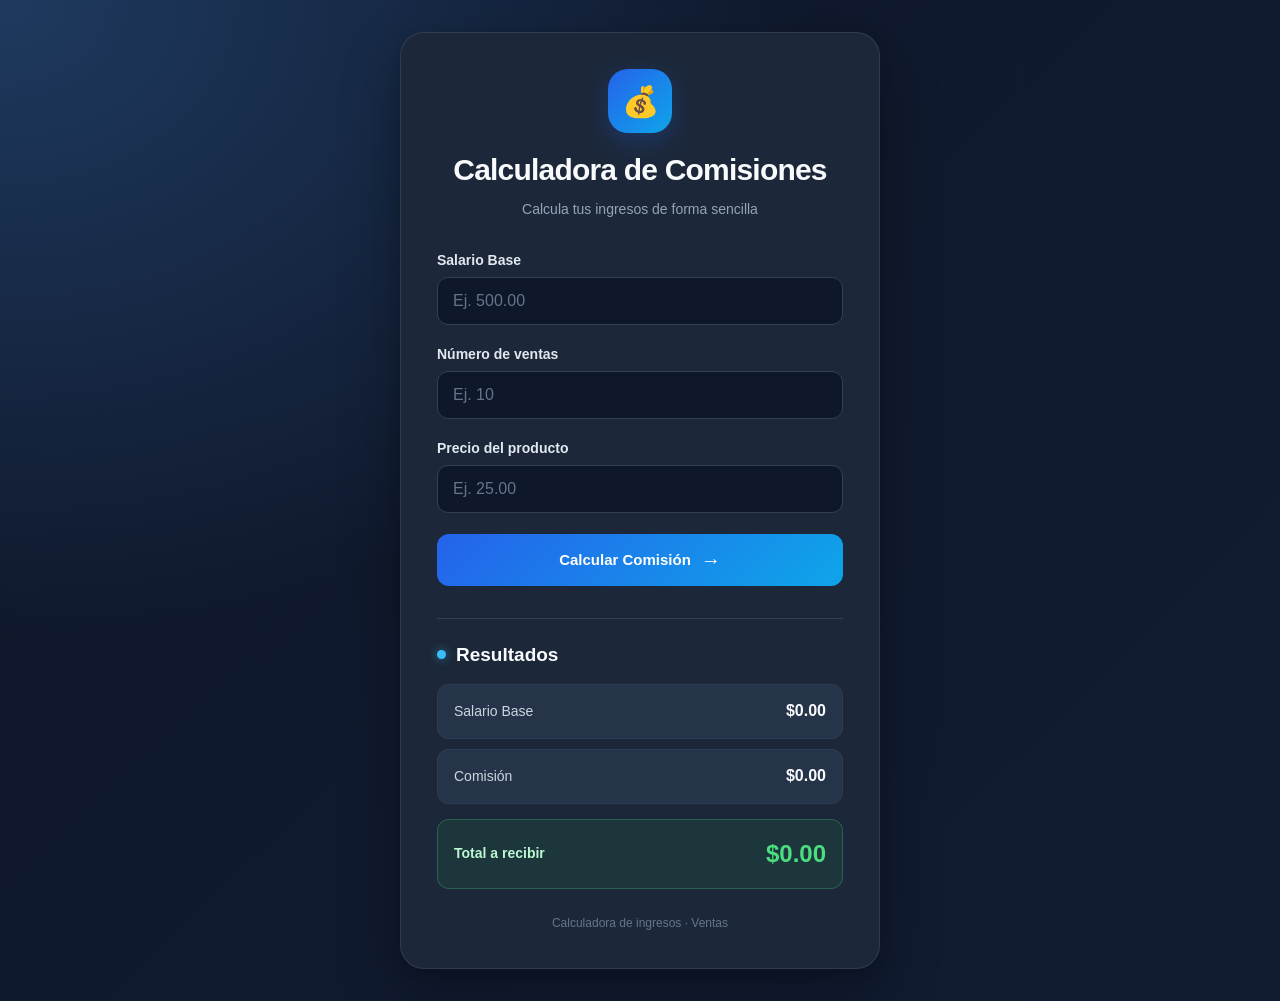
==== index.html @ 8b9a9198 "cambio de nombre de html, vrntas se cambia a index" ====
<!DOCTYPE html>
<html lang="es">
<head>
    <meta charset="UTF-8">
    <meta name="viewport" content="width=device-width, initial-scale=1.0">
    <title>Calculadora de Comisiones</title>
    <link rel="stylesheet" href="ventas.css">
    <script src="ventas.js"></script>
    <script src="utilitario.js"></script>
</head>
<body>

    <main class="contenedor">
        <header class="encabezado">
            <div class="icono-calculadora">💰</div>
            <h1>Calculadora de Comisiones</h1>
            <p class="subtitulo">Calcula tus ingresos de forma sencilla</p>
        </header>

        <section class="formulario">
            <label for="txtSueldoBase">Salario Base</label>
            <input type="text" id="txtSueldoBase" placeholder="Ej. 500.00" inputmode="decimal">

            <label for="txtVentas">Número de ventas</label>
            <input type="text" id="txtVentas" placeholder="Ej. 10" inputmode="numeric">

            <label for="txtPrecio">Precio del producto</label>
            <input type="text" id="txtPrecio" placeholder="Ej. 25.00" inputmode="decimal">

            <button type="button" onclick="calcular()">
                Calcular Comisión
                <span class="flecha">→</span>
            </button>
        </section>

        <section class="resultados">
            <h2><span class="punto"></span> Resultados</h2>

            <div class="resultado-item">
                <p>Salario Base</p>
                <span id="spSueldoBase" class="valor">$0.00</span>
            </div>

            <div class="resultado-item">
                <p>Comisión</p>
                <span id="spComision" class="valor">$0.00</span>
            </div>

            <div class="resultado-item resultado-total">
                <p>Total a recibir</p>
                <span id="spTotal" class="valor-total">$0.00</span>
            </div>
        </section>

        <footer class="pie">
            Calculadora de ingresos · Ventas
        </footer>
    </main>

</body>
</html>
---- ventas.css ----
/* Configuración general */
* {
    box-sizing: border-box;
    margin: 0;
    padding: 0;
}

html {
    min-height: 100%;
    -webkit-text-size-adjust: 100%;
}

body {
    font-family: "Segoe UI", Arial, sans-serif;
    background:
        radial-gradient(ellipse at top left, #1e3a5f 0%, transparent 45%),
        linear-gradient(135deg, #0f172a, #111c32);

    color: #f8fafc;
    min-height: 100vh;
    min-height: 100dvh;

    display: flex;
    justify-content: center;
    align-items: center;

    padding: 32px 20px;
}

/* Tarjeta principal */
.contenedor {
    background: rgba(30, 41, 59, 0.96);
    width: 100%;
    max-width: 480px;

    padding: 36px;
    border: 1px solid rgba(148, 163, 184, 0.16);
    border-radius: 24px;

    box-shadow:
        0 24px 60px rgba(0, 0, 0, 0.3),
        0 4px 12px rgba(0, 0, 0, 0.12);

    overflow-wrap: anywhere;
}

/* Encabezado */
.encabezado {
    text-align: center;
    margin-bottom: 32px;
}

.icono-calculadora {
    width: 64px;
    height: 64px;

    display: flex;
    justify-content: center;
    align-items: center;

    margin: 0 auto 18px;
    border-radius: 20px;

    background: linear-gradient(135deg, #2563eb, #0ea5e9);
    font-size: 30px;

    box-shadow: 0 8px 24px rgba(37, 99, 235, 0.25);
}

h1 {
    font-size: clamp(23px, 4vw, 30px);
    line-height: 1.25;
    font-weight: 750;
    letter-spacing: -0.8px;
}

.subtitulo {
    margin-top: 10px;
    color: #94a3b8;
    font-size: 14px;
    line-height: 1.5;
}

/* Formulario */
.formulario {
    display: flex;
    flex-direction: column;
}

label {
    color: #e2e8f0;
    font-size: 14px;
    font-weight: 600;
    margin-bottom: 9px;
}

input {
    width: 100%;
    min-width: 0;
    min-height: 48px;

    padding: 12px 15px;
    margin-bottom: 21px;

    border: 1px solid #334155;
    border-radius: 11px;

    background-color: #0f172a;
    color: #f8fafc;

    font-family: inherit;
    font-size: 16px;

    outline: none;
    transition: border-color 0.2s, box-shadow 0.2s;
}

input::placeholder {
    color: #64748b;
}

input:focus {
    border-color: #38bdf8;
    box-shadow: 0 0 0 3px rgba(56, 189, 248, 0.14);
}

/* Botón principal */
button {
    display: flex;
    justify-content: center;
    align-items: center;
    gap: 10px;

    width: 100%;
    min-height: 52px;
    padding: 14px 18px;

    border: none;
    border-radius: 12px;

    background: linear-gradient(135deg, #2563eb, #0ea5e9);
    color: white;

    font-family: inherit;
    font-size: 15px;
    font-weight: 700;

    cursor: pointer;
    transition: transform 0.2s, box-shadow 0.2s, filter 0.2s;
}

.flecha {
    font-size: 20px;
    line-height: 1;
}

button:hover {
    filter: brightness(1.1);
    box-shadow: 0 8px 20px rgba(14, 165, 233, 0.2);
    transform: translateY(-2px);
}

button:active {
    transform: translateY(0);
}

button:focus-visible {
    outline: 3px solid #7dd3fc;
    outline-offset: 3px;
}

/* Resultados */
.resultados {
    margin-top: 32px;
    padding-top: 25px;
    border-top: 1px solid #334155;
}

h2 {
    display: flex;
    align-items: center;
    gap: 10px;

    margin-bottom: 18px;
    font-size: 19px;
    font-weight: 700;
}

.punto {
    width: 9px;
    height: 9px;
    flex-shrink: 0;

    background-color: #38bdf8;
    border-radius: 50%;
    box-shadow: 0 0 10px rgba(56, 189, 248, 0.5);
}

.resultado-item {
    display: flex;
    justify-content: space-between;
    align-items: center;
    gap: 16px;

    padding: 16px;
    margin-bottom: 10px;

    background-color: #263449;
    border: 1px solid rgba(148, 163, 184, 0.08);
    border-radius: 12px;
}

.resultado-item p {
    color: #cbd5e1;
    font-size: 14px;
    line-height: 1.5;
}

.valor {
    color: #f8fafc;
    font-size: 16px;
    font-weight: 700;
    text-align: right;
    overflow-wrap: anywhere;
}

.resultado-total {
    margin-top: 15px;
    margin-bottom: 0;

    padding: 20px 16px;
    background: rgba(34, 197, 94, 0.09);
    border: 1px solid rgba(74, 222, 128, 0.25);
}

.resultado-total p {
    color: #bbf7d0;
    font-weight: 700;
}

.valor-total {
    color: #4ade80;
    font-size: clamp(19px, 4vw, 24px);
    font-weight: 800;
    text-align: right;
    overflow-wrap: anywhere;
}

/* Pie de página */
.pie {
    margin-top: 25px;
    color: #64748b;
    font-size: 12px;
    text-align: center;
    line-height: 1.5;
}

/* Tablets */
@media (max-width: 768px) {
    body {
        padding: 28px 20px;
        align-items: center;
    }

    .contenedor {
        max-width: 460px;
        padding: 32px;
    }
}

/* Celulares */
@media (max-width: 480px) {
    body {
        padding: 18px 12px;
        align-items: flex-start;
    }

    .contenedor {
        padding: 24px 19px;
        border-radius: 19px;
    }

    .encabezado {
        margin-bottom: 27px;
    }

    .icono-calculadora {
        width: 56px;
        height: 56px;
        margin-bottom: 15px;
        border-radius: 17px;
        font-size: 26px;
    }

    h1 {
        font-size: 24px;
        letter-spacing: -0.5px;
    }

    .subtitulo {
        font-size: 13px;
    }

    input {
        margin-bottom: 18px;
    }

    .resultados {
        margin-top: 27px;
        padding-top: 22px;
    }

    .resultado-item {
        padding: 14px 12px;
        gap: 10px;
    }

    .resultado-item p {
        font-size: 13px;
    }

    .valor {
        font-size: 15px;
    }

    .valor-total {
        font-size: 19px;
    }
}

/* Celulares muy pequeños */
@media (max-width: 350px) {
    .contenedor {
        padding: 20px 14px;
    }

    h1 {
        font-size: 21px;
    }

    .resultado-item {
        align-items: flex-start;
        flex-direction: column;
        gap: 5px;
    }

    .valor,
    .valor-total {
        text-align: left;
    }
}

/* Accesibilidad: reducir animaciones si el usuario lo prefiere */
@media (prefers-reduced-motion: reduce) {
    *,
    *::before,
    *::after {
        scroll-behavior: auto !important;
        transition: none !important;
    }
}
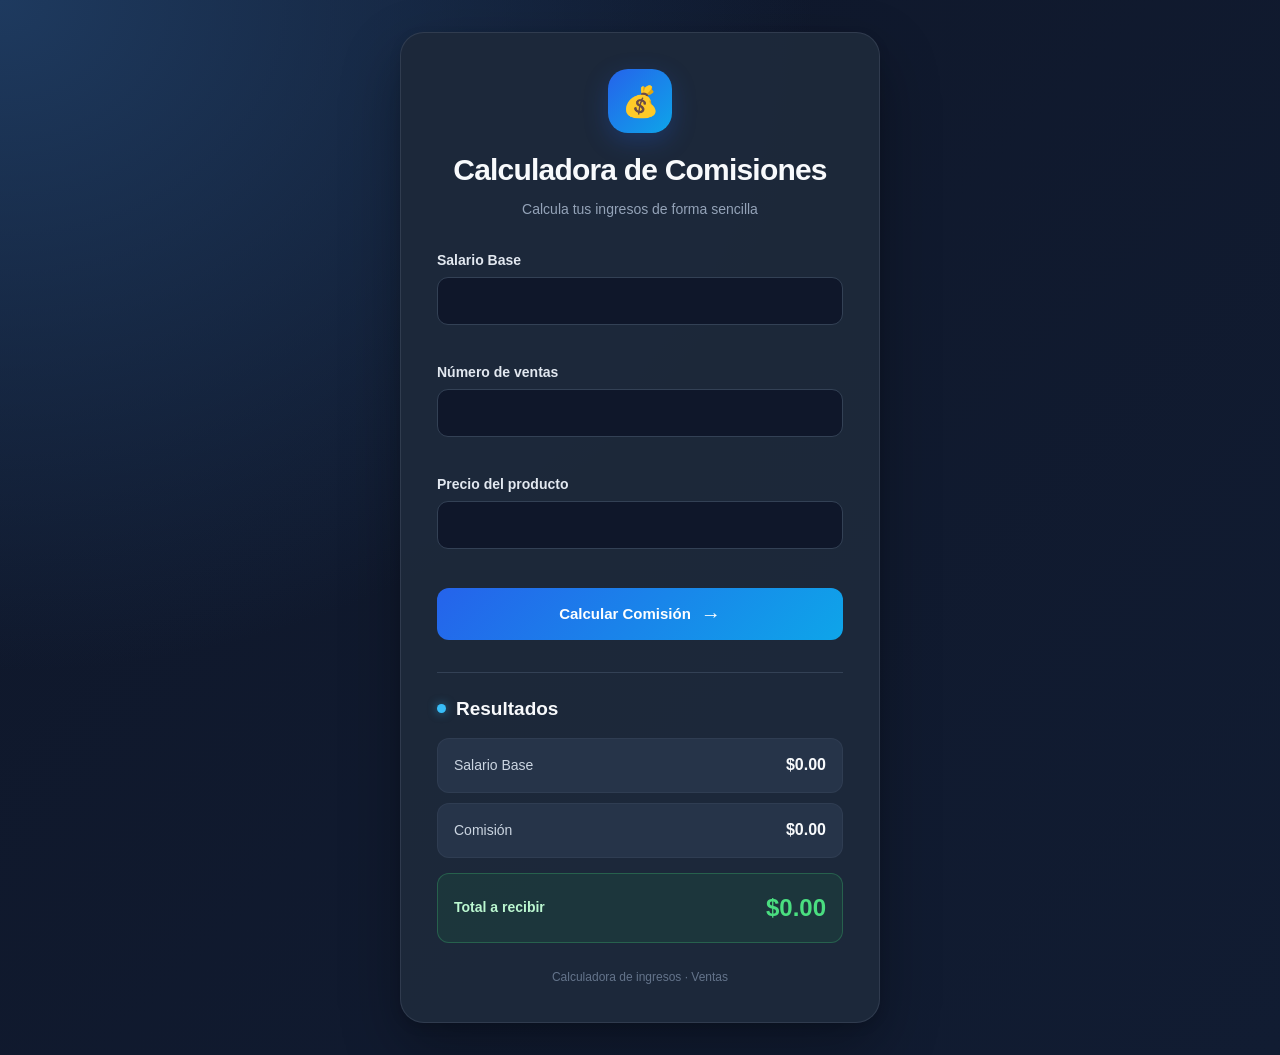
==== commit c3919c4c: "modificaciones con ayuda de la IA en la funcion" ====
--- a/index.html
+++ b/index.html
@@ -17,22 +17,25 @@
             <h1>Calculadora de Comisiones</h1>
             <p class="subtitulo">Calcula tus ingresos de forma sencilla</p>
         </header>
+<section class="formulario">
+    <label for="txtSueldoBase">Salario Base</label>
+    <input type="text" id="txtSueldoBase" onblur="validarSueldoBase()">
+    <span id="errorSueldoBase" class="mensaje-error"></span>
 
-        <section class="formulario">
-            <label for="txtSueldoBase">Salario Base</label>
-            <input type="text" id="txtSueldoBase" placeholder="Ej. 500.00" inputmode="decimal">
+    <label for="txtVentas">Número de ventas</label>
+    <input type="text" id="txtVentas" onblur="validarVentas()">
+    <span id="errorVentas" class="mensaje-error"></span>
 
-            <label for="txtVentas">Número de ventas</label>
-            <input type="text" id="txtVentas" placeholder="Ej. 10" inputmode="numeric">
+    <label for="txtPrecio">Precio del producto</label>
+    <input type="text" id="txtPrecio" onblur="validarPrecio()">
+    <span id="errorPrecio" class="mensaje-error"></span>
 
-            <label for="txtPrecio">Precio del producto</label>
-            <input type="text" id="txtPrecio" placeholder="Ej. 25.00" inputmode="decimal">
+    <button type="button" onclick="calcular()">
+        Calcular Comisión
+        <span class="flecha">→</span>
+    </button>
+</section>
 
-            <button type="button" onclick="calcular()">
-                Calcular Comisión
-                <span class="flecha">→</span>
-            </button>
-        </section>
 
         <section class="resultados">
             <h2><span class="punto"></span> Resultados</h2>
--- a/ventas.css
+++ b/ventas.css
@@ -359,4 +359,12 @@
         scroll-behavior: auto !important;
         transition: none !important;
     }
-}+}
+.mensaje-error {
+    color: red;
+    font-style: italic;
+    font-size: 13px;
+    margin-top: -15px;
+    margin-bottom: 15px;
+    min-height: 18px;
+}
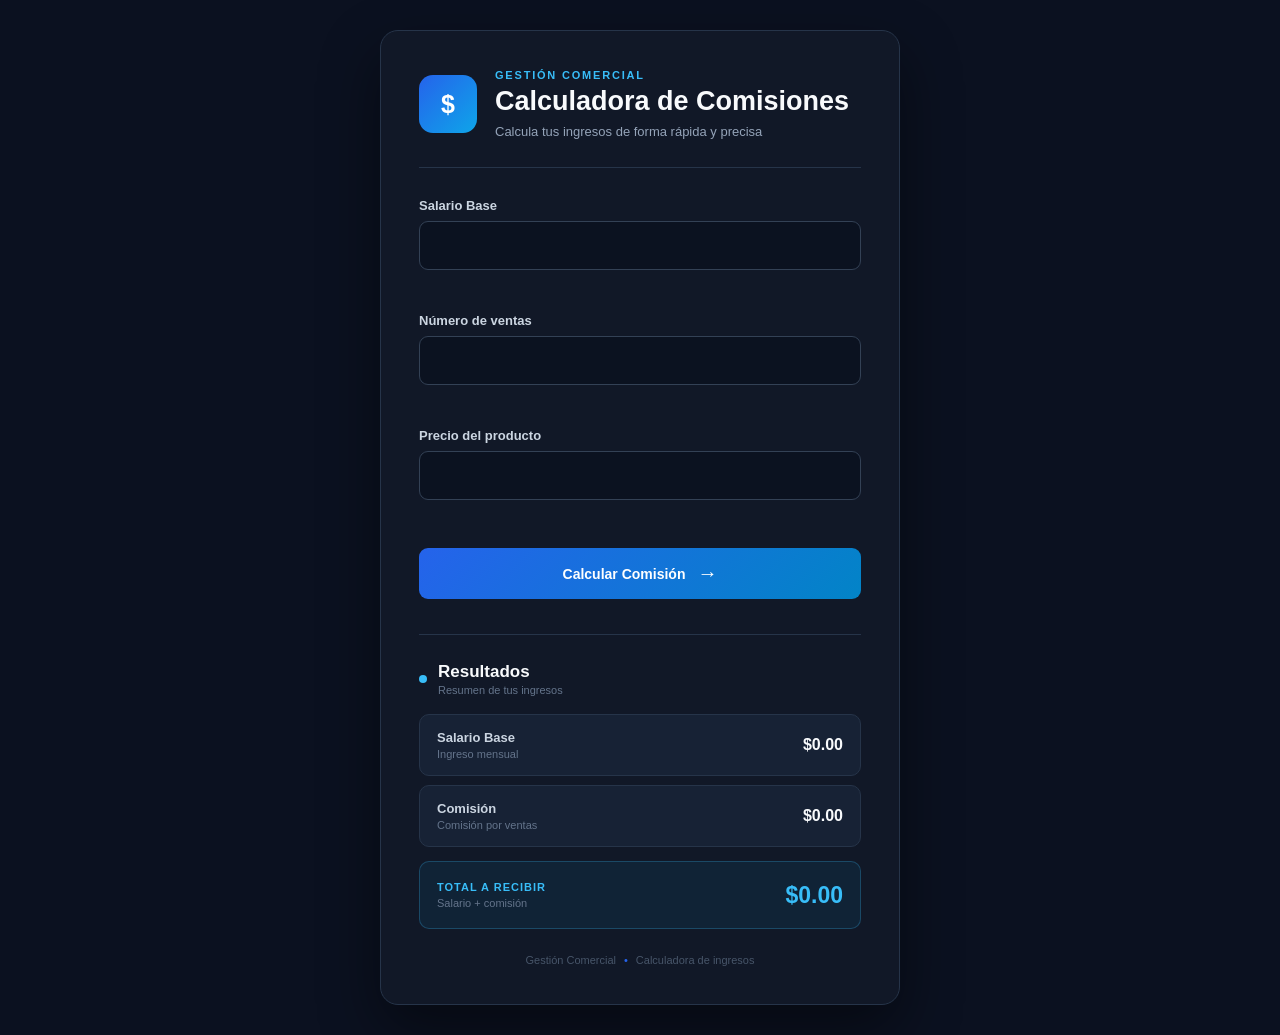
==== commit 585b2686: "se agregan los prompts" ====
--- a/index.html
+++ b/index.html
@@ -1,5 +1,4 @@
-
-<!DOCTYPE html>
+ <!DOCTYPE html>
 <html lang="es">
 <head>
     <meta charset="UTF-8">
@@ -11,55 +10,80 @@
 </head>
 <body>
 
-    <main class="contenedor">
-        <header class="encabezado">
-            <div class="icono-calculadora">💰</div>
-            <h1>Calculadora de Comisiones</h1>
-            <p class="subtitulo">Calcula tus ingresos de forma sencilla</p>
-        </header>
-<section class="formulario">
-    <label for="txtSueldoBase">Salario Base</label>
+<main class="contenedor">
+    <header class="encabezado">
+    <div class="icono-calculadora"> $ </div>
+    <div>
+    <p class="empresa">GESTIÓN COMERCIAL</p>
+    <h1>Calculadora de Comisiones</h1>
+    <p class="subtitulo"> Calcula tus ingresos de forma rápida y precisa</p>
+    </div>
+
+    </header>
+    <section class="formulario">
+    <div class="campo"><label for="txtSueldoBase"> Salario Base </label>
     <input type="text" id="txtSueldoBase" onblur="validarSueldoBase()">
     <span id="errorSueldoBase" class="mensaje-error"></span>
-
-    <label for="txtVentas">Número de ventas</label>
+    </div>
+    
+    <div class="campo">
+    <label for="txtVentas"> Número de ventas</label>
     <input type="text" id="txtVentas" onblur="validarVentas()">
     <span id="errorVentas" class="mensaje-error"></span>
+    </div>
+    <div class="campo">
+    <label for="txtPrecio"> Precio del producto </label>
+    <input type="text" id="txtPrecio" onblur="validarPrecio()">
+    <span id="errorPrecio" class="mensaje-error"> </span>
+    </div>
 
-    <label for="txtPrecio">Precio del producto</label>
-    <input type="text" id="txtPrecio" onblur="validarPrecio()">
-    <span id="errorPrecio" class="mensaje-error"></span>
+    <button type="button" onclick="calcular()"> 
+    <span>Calcular Comisión</span>
+    <span class="flecha"> → </span>
+    </button>
+    </section>
 
-    <button type="button" onclick="calcular()">
-        Calcular Comisión
-        <span class="flecha">→</span>
-    </button>
-</section>
+    <section class="resultados">
+    <div class="titulo-resultados">
+    <div class="punto"></div>
+    <div>
+    <h2>Resultados</h2>
+    <p> Resumen de tus ingresos </p>
+    </div>
+    </div>
+     
+    <div class="resultado-item">
+    <div> 
+    <p class="resultado-titulo"> Salario Base </p>
+    <p class="resultado-descripcion"> Ingreso mensual</p>
+    </div>
+    <span id="spSueldoBase" class="valor"> $0.00 </span>
+    </div>
 
+    <div class="resultado-item">
+    <div>
+    <p class="resultado-titulo"> Comisión </p>
+    <p class="resultado-descripcion"> Comisión por ventas </p>
+    </div>
+    <span id="spComision" class="valor"> $0.00 </span>
+    </div>
 
-        <section class="resultados">
-            <h2><span class="punto"></span> Resultados</h2>
+    <div class="resultado-total">
+    <div>
+    <p class="total-label"> TOTAL A RECIBIR </p>
+    <p class="total-descripcion"> Salario + comisión </p>
+    </div>
+    <span id="spTotal" class="valor-total"> $0.00 </span>
+    </div>
+    </section>
 
-            <div class="resultado-item">
-                <p>Salario Base</p>
-                <span id="spSueldoBase" class="valor">$0.00</span>
-            </div>
+   <footer class="pie">
+   <span>Gestión Comercial</span>
+   <span class="separador">•</span>
+   <span>Calculadora de ingresos</span>
+   </footer>
 
-            <div class="resultado-item">
-                <p>Comisión</p>
-                <span id="spComision" class="valor">$0.00</span>
-            </div>
+   </main>
 
-            <div class="resultado-item resultado-total">
-                <p>Total a recibir</p>
-                <span id="spTotal" class="valor-total">$0.00</span>
-            </div>
-        </section>
-
-        <footer class="pie">
-            Calculadora de ingresos · Ventas
-        </footer>
-    </main>
-
-</body>
-</html>+   </body>
+   </html>
--- a/ventas.css
+++ b/ventas.css
@@ -1,119 +1,104 @@
-
-/* Configuración general */
-* {
+ * {
     box-sizing: border-box;
     margin: 0;
     padding: 0;
 }
 
 html {
-    min-height: 100%;
-    -webkit-text-size-adjust: 100%;
+  min-height: 100%;
 }
 
 body {
+       min-height: 100vh;
+    display: flex;
+    justify-content: center;
+    align-items: center;
+    padding: 30px 20px;
     font-family: "Segoe UI", Arial, sans-serif;
-    background:
-        radial-gradient(ellipse at top left, #1e3a5f 0%, transparent 45%),
-        linear-gradient(135deg, #0f172a, #111c32);
-
+    color: #e5e7eb;
+    background: #0b1120;
+}
+
+.contenedor {
+      width: 100%;
+    max-width: 520px;
+    padding: 38px;
+    background: #111827;
+    border: 1px solid #263449;
+    border-radius: 18px;
+    box-shadow: 0 25px 60px rgba(0, 0, 0, 0.45);
+}
+.encabezado {
+    display: flex;
+    align-items: center;
+    gap: 18px;
+    padding-bottom: 28px;
+    margin-bottom: 30px;
+    border-bottom: 1px solid #263449;
+}
+
+.icono-calculadora {
+    width: 58px;
+    height: 58px;
+    flex-shrink: 0;
+    display: flex;
+    justify-content: center;
+    align-items: center;
+    border-radius: 14px;
+    background: linear-gradient(135deg, #2563eb, #0ea5e9);
+    color: white;
+    font-size: 25px;
+    font-weight: 800;
+}
+
+.empresa {
+    margin-bottom: 5px;
+    color: #38bdf8;
+    font-size: 11px;
+    font-weight: 700;
+    letter-spacing: 1.8px;
+}
+
+h1 {
     color: #f8fafc;
-    min-height: 100vh;
-    min-height: 100dvh;
-
-    display: flex;
-    justify-content: center;
-    align-items: center;
-
-    padding: 32px 20px;
-}
-
-/* Tarjeta principal */
-.contenedor {
-    background: rgba(30, 41, 59, 0.96);
-    width: 100%;
-    max-width: 480px;
-
-    padding: 36px;
-    border: 1px solid rgba(148, 163, 184, 0.16);
-    border-radius: 24px;
-
-    box-shadow:
-        0 24px 60px rgba(0, 0, 0, 0.3),
-        0 4px 12px rgba(0, 0, 0, 0.12);
-
-    overflow-wrap: anywhere;
-}
-
-/* Encabezado */
-.encabezado {
-    text-align: center;
-    margin-bottom: 32px;
-}
-
-.icono-calculadora {
-    width: 64px;
-    height: 64px;
-
-    display: flex;
-    justify-content: center;
-    align-items: center;
-
-    margin: 0 auto 18px;
-    border-radius: 20px;
-
-    background: linear-gradient(135deg, #2563eb, #0ea5e9);
-    font-size: 30px;
-
-    box-shadow: 0 8px 24px rgba(37, 99, 235, 0.25);
-}
-
-h1 {
-    font-size: clamp(23px, 4vw, 30px);
-    line-height: 1.25;
-    font-weight: 750;
-    letter-spacing: -0.8px;
+    font-size: 27px;
+    font-weight: 700;
 }
 
 .subtitulo {
-    margin-top: 10px;
+    margin-top: 7px;
     color: #94a3b8;
-    font-size: 14px;
-    line-height: 1.5;
-}
-
-/* Formulario */
-.formulario {
+    font-size: 13px;
+}
+  .formulario {
     display: flex;
     flex-direction: column;
 }
 
+.campo {
+    display: flex;
+    flex-direction: column;
+    margin-bottom: 19px;
+}
+
 label {
-    color: #e2e8f0;
-    font-size: 14px;
-    font-weight: 600;
-    margin-bottom: 9px;
+    margin-bottom: 8px;
+    color: #cbd5e1;
+    font-size: 13px;
+font-weight: 600;
 }
 
 input {
     width: 100%;
-    min-width: 0;
-    min-height: 48px;
-
-    padding: 12px 15px;
-    margin-bottom: 21px;
-
+    height: 49px;
+    padding: 12px 14px;
     border: 1px solid #334155;
-    border-radius: 11px;
-
-    background-color: #0f172a;
-    color: #f8fafc;
-
+    border-radius: 9px;
+    outline: none;
+    background: #0b1220;
+color: #f8fafc;
     font-family: inherit;
-    font-size: 16px;
-
-    outline: none;
-    transition: border-color 0.2s, box-shadow 0.2s;
+    font-size: 15px;
 }
 
 input::placeholder {
@@ -122,249 +107,196 @@
 
 input:focus {
     border-color: #38bdf8;
-    box-shadow: 0 0 0 3px rgba(56, 189, 248, 0.14);
-}
-
-/* Botón principal */
+    box-shadow: 0 0 0 3px rgba(56, 189, 248, 0.12);
+}
+
+.mensaje-error {
+    min-height: 18px;
+    margin-top: 6px;
+    color: #ef4444;
+    font-size: 12px;
+    font-style: italic;
+}
+
 button {
+    width: 100%;
+    height: 51px;
     display: flex;
     justify-content: center;
     align-items: center;
-    gap: 10px;
-
-    width: 100%;
-    min-height: 52px;
-    padding: 14px 18px;
-
+    gap: 12px;
+    margin-top: 5px;
     border: none;
-    border-radius: 12px;
-
-    background: linear-gradient(135deg, #2563eb, #0ea5e9);
-    color: white;
-
+    border-radius: 9px;
+    background: linear-gradient(135deg, #2563eb, #0284c7);
+color: white;
     font-family: inherit;
-    font-size: 15px;
+    font-size: 14px;
     font-weight: 700;
-
-    cursor: pointer;
-    transition: transform 0.2s, box-shadow 0.2s, filter 0.2s;
+  cursor: pointer;
+}
+
+button:hover {
+    filter: brightness(1.1);
 }
 
 .flecha {
     font-size: 20px;
-    line-height: 1;
-}
-
-button:hover {
-    filter: brightness(1.1);
-    box-shadow: 0 8px 20px rgba(14, 165, 233, 0.2);
-    transform: translateY(-2px);
-}
-
-button:active {
-    transform: translateY(0);
-}
-
-button:focus-visible {
-    outline: 3px solid #7dd3fc;
-    outline-offset: 3px;
-}
-
-/* Resultados */
+
+
+}
 .resultados {
-    margin-top: 32px;
-    padding-top: 25px;
-    border-top: 1px solid #334155;
+    margin-top: 35px;
+    padding-top: 27px;
+    border-top: 1px solid #263449;
+}
+
+.titulo-resultados {
+    display: flex;
+    align-items: center;
+    gap: 11px;
+ margin-bottom: 18px;
+}
+
+.punto {
+    width: 8px;
+    height: 8px;
+    border-radius: 50%;
+    background: #38bdf8;
 }
 
 h2 {
-    display: flex;
-    align-items: center;
-    gap: 10px;
-
-    margin-bottom: 18px;
-    font-size: 19px;
-    font-weight: 700;
-}
-
-.punto {
-    width: 9px;
-    height: 9px;
-    flex-shrink: 0;
-
-    background-color: #38bdf8;
-    border-radius: 50%;
-    box-shadow: 0 0 10px rgba(56, 189, 248, 0.5);
+    color: #f8fafc;
+    font-size: 17px;
+}
+
+.titulo-resultados p {
+    margin-top: 2px;
+    color: #64748b;
+    font-size: 11px;
 }
 
 .resultado-item {
     display: flex;
     justify-content: space-between;
     align-items: center;
-    gap: 16px;
-
-    padding: 16px;
-    margin-bottom: 10px;
-
-    background-color: #263449;
-    border: 1px solid rgba(148, 163, 184, 0.08);
-    border-radius: 12px;
-}
-
-.resultado-item p {
+    gap: 15px;
+    padding: 15px 17px;
+    margin-bottom: 9px;
+    background: #172235;
+    border: 1px solid #263449;
+    border-radius: 10px;
+}
+
+.resultado-titulo {
     color: #cbd5e1;
-    font-size: 14px;
-    line-height: 1.5;
+    font-size: 13px;
+    font-weight: 600;
+}
+
+.resultado-descripcion {
+    margin-top: 3px;
+    color: #64748b;
+    font-size: 11px;
 }
 
 .valor {
     color: #f8fafc;
     font-size: 16px;
-    font-weight: 700;
-    text-align: right;
-    overflow-wrap: anywhere;
+font-weight: 700;
 }
 
 .resultado-total {
-    margin-top: 15px;
-    margin-bottom: 0;
-
-    padding: 20px 16px;
-    background: rgba(34, 197, 94, 0.09);
-    border: 1px solid rgba(74, 222, 128, 0.25);
-}
-
-.resultado-total p {
-    color: #bbf7d0;
-    font-weight: 700;
+    display: flex;
+    justify-content: space-between;
+    align-items: center;
+    gap: 15px;
+    padding: 19px 17px;
+    margin-top: 14px;
+    border: 1px solid rgba(56, 189, 248, 0.25);
+    border-radius: 10px;
+    background: rgba(14, 165, 233, 0.08);
+}
+
+.total-label {
+    color: #38bdf8;
+    font-size: 11px;
+    font-weight: 800;
+    letter-spacing: 1px;
+}
+
+.total-descripcion {
+    margin-top: 4px;
+    color: #64748b;
+    font-size: 11px;
 }
 
 .valor-total {
-    color: #4ade80;
-    font-size: clamp(19px, 4vw, 24px);
-    font-weight: 800;
-    text-align: right;
-    overflow-wrap: anywhere;
-}
-
-/* Pie de página */
+    color: #38bdf8;
+    font-size: 23px;
+  font-weight: 800;
+}
+
+
 .pie {
+    display: flex;
+    justify-content: center;
+    align-items: center;
+    gap: 8px;
     margin-top: 25px;
-    color: #64748b;
-    font-size: 12px;
-    text-align: center;
-    line-height: 1.5;
-}
-
-/* Tablets */
-@media (max-width: 768px) {
+    color: #475569;
+    font-size: 11px;
+}
+
+.separador {
+    color: #2563eb;
+}
+
+@media (max-width: 600px) {
     body {
-        padding: 28px 20px;
-        align-items: center;
+        padding: 20px 14px;
+        align-items: flex-start;
     }
 
     .contenedor {
-        max-width: 460px;
-        padding: 32px;
-    }
-}
-
-/* Celulares */
-@media (max-width: 480px) {
-    body {
-        padding: 18px 12px;
+        margin-top: 10px;
+        padding: 28px 22px;
+    }
+
+    h1 {
+        font-size: 23px;
+    }
+}
+
+@media (max-width: 430px) {
+    .contenedor {
+        padding: 24px 18px;
+    }
+
+    .encabezado {
         align-items: flex-start;
-    }
-
-    .contenedor {
-        padding: 24px 19px;
-        border-radius: 19px;
-    }
-
-    .encabezado {
-        margin-bottom: 27px;
+        gap: 13px;
     }
 
     .icono-calculadora {
-        width: 56px;
-        height: 56px;
-        margin-bottom: 15px;
-        border-radius: 17px;
-        font-size: 26px;
-    }
-
-    h1 {
-        font-size: 24px;
-        letter-spacing: -0.5px;
-    }
-
-    .subtitulo {
-        font-size: 13px;
-    }
-
-    input {
-        margin-bottom: 18px;
-    }
-
-    .resultados {
-        margin-top: 27px;
-        padding-top: 22px;
-    }
-
-    .resultado-item {
-        padding: 14px 12px;
-        gap: 10px;
-    }
-
-    .resultado-item p {
-        font-size: 13px;
-    }
-
-    .valor {
-        font-size: 15px;
-    }
-
-    .valor-total {
-        font-size: 19px;
-    }
-}
-
-/* Celulares muy pequeños */
-@media (max-width: 350px) {
-    .contenedor {
-        padding: 20px 14px;
+        width: 50px;
+        height: 50px;
+        font-size: 21px;
     }
 
     h1 {
         font-size: 21px;
     }
 
-    .resultado-item {
+    .subtitulo {
+        font-size: 11px;
+    }
+
+    .resultado-total {
         align-items: flex-start;
         flex-direction: column;
-        gap: 5px;
-    }
-
-    .valor,
-    .valor-total {
-        text-align: left;
-    }
-}
-
-/* Accesibilidad: reducir animaciones si el usuario lo prefiere */
-@media (prefers-reduced-motion: reduce) {
-    *,
-    *::before,
-    *::after {
-        scroll-behavior: auto !important;
-        transition: none !important;
-    }
-}
-.mensaje-error {
-    color: red;
-    font-style: italic;
-    font-size: 13px;
-    margin-top: -15px;
-    margin-bottom: 15px;
-    min-height: 18px;
-}
+}
+        .valor-total {
+        font-size: 21px;
+    }
+}
